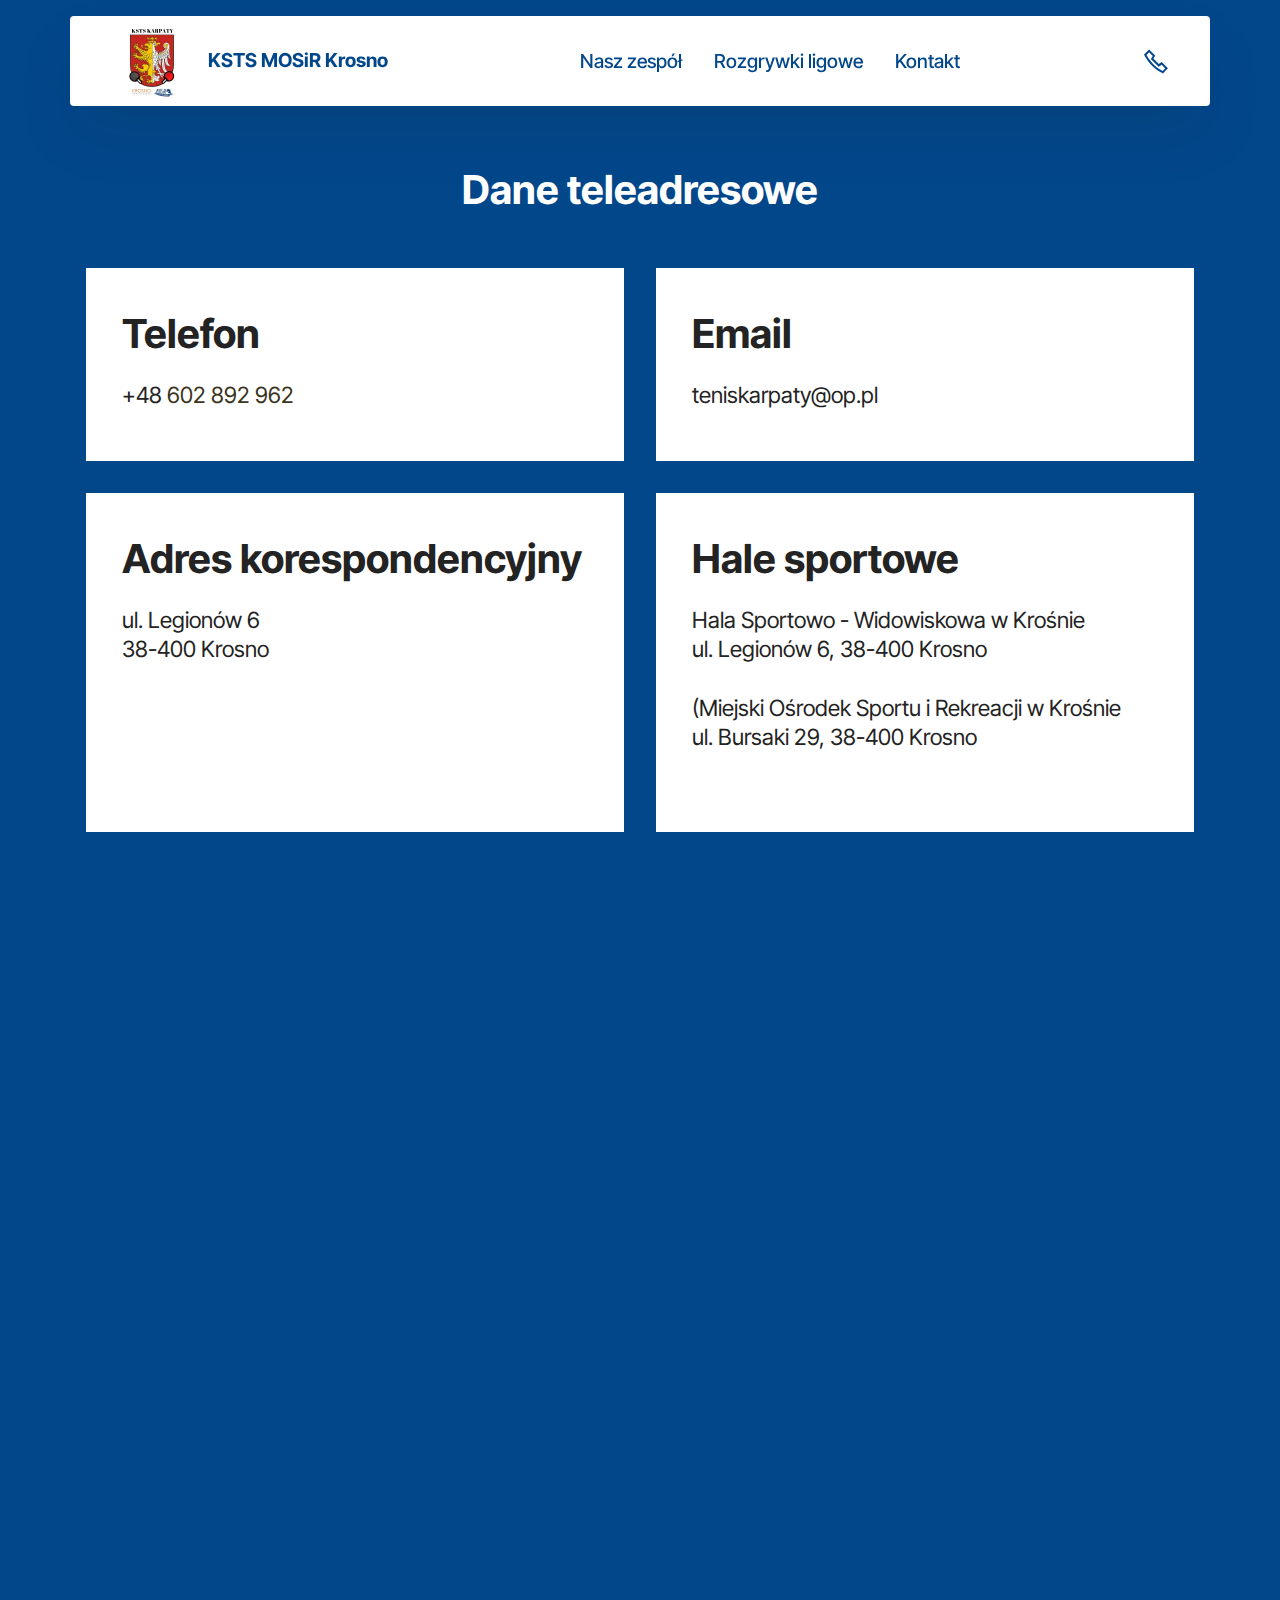
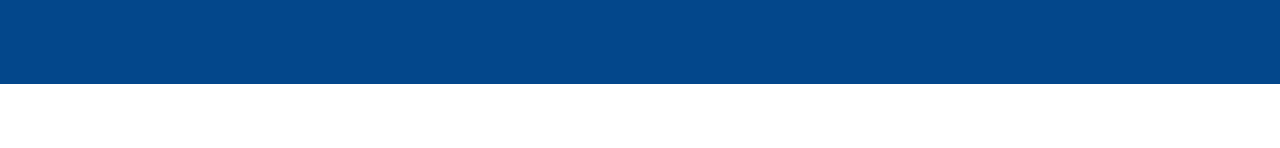
==== page1.html @ 6ec25968 "Add files via upload" ====
<!DOCTYPE html>
<html  >
<head>
  <!-- Site made with Mobirise Website Builder v5.9.4, https://mobirise.com -->
  <meta charset="UTF-8">
  <meta http-equiv="X-UA-Compatible" content="IE=edge">
  <meta name="generator" content="Mobirise v5.9.4, mobirise.com">
  <meta name="viewport" content="width=device-width, initial-scale=1, minimum-scale=1">
  <link rel="shortcut icon" href="assets/images/237482798-258824056076867-7453259701970270422-n-160x160.png" type="image/x-icon">
  <meta name="description" content="">
  
  
  <title>Adres</title>
  <link rel="stylesheet" href="assets/web/assets/mobirise-icons2/mobirise2.css">
  <link rel="stylesheet" href="assets/bootstrap/css/bootstrap.min.css">
  <link rel="stylesheet" href="assets/bootstrap/css/bootstrap-grid.min.css">
  <link rel="stylesheet" href="assets/bootstrap/css/bootstrap-reboot.min.css">
  <link rel="stylesheet" href="assets/animatecss/animate.css">
  <link rel="stylesheet" href="assets/dropdown/css/style.css">
  <link rel="stylesheet" href="assets/socicon/css/styles.css">
  <link rel="stylesheet" href="assets/theme/css/style.css">
  <link rel="preload" href="https://fonts.googleapis.com/css?family=Inter+Tight:100,200,300,400,500,600,700,800,900,100i,200i,300i,400i,500i,600i,700i,800i,900i&display=swap" as="style" onload="this.onload=null;this.rel='stylesheet'">
  <noscript><link rel="stylesheet" href="https://fonts.googleapis.com/css?family=Inter+Tight:100,200,300,400,500,600,700,800,900,100i,200i,300i,400i,500i,600i,700i,800i,900i&display=swap"></noscript>
  <link rel="preload" as="style" href="assets/mobirise/css/mbr-additional.css"><link rel="stylesheet" href="assets/mobirise/css/mbr-additional.css" type="text/css">

  
  
  
</head>
<body>
  
  <section data-bs-version="5.1" class="menu menu2 cid-tOaKYBaTiU" once="menu" id="menu02-n">
	

	<nav class="navbar navbar-dropdown navbar-fixed-top navbar-expand-lg">
		<div class="container">
			<div class="navbar-brand">
				<span class="navbar-logo">
					<a href="index.html#slider03-m">
						<img src="assets/images/237482798-258824056076867-7453259701970270422-n-160x160.webp" alt="" style="height: 5rem;">
					</a>
				</span>
				<span class="navbar-caption-wrap"><a class="navbar-caption text-danger text-primary display-4" href="index.html">KSTS MOSiR Krosno</a></span>
			</div>
			<button class="navbar-toggler" type="button" data-toggle="collapse" data-bs-toggle="collapse" data-target="#navbarSupportedContent" data-bs-target="#navbarSupportedContent" aria-controls="navbarNavAltMarkup" aria-expanded="false" aria-label="Toggle navigation">
				<div class="hamburger">
					<span></span>
					<span></span>
					<span></span>
					<span></span>
				</div>
			</button>
			<div class="collapse navbar-collapse" id="navbarSupportedContent">
				<ul class="navbar-nav nav-dropdown nav-right" data-app-modern-menu="true"><li class="nav-item">
						<a class="nav-link link text-danger display-4" href="page3.html">Nasz zespół</a>
					</li><li class="nav-item"><a class="nav-link link text-danger text-primary display-4" href="http://www.pzts.pl/wydarzenia/seamaster-ittf-world-tour-bulgarian-open/" target="_blank">Rozgrywki ligowe</a></li>
					
					<li class="nav-item">
						<a class="nav-link link text-danger display-4" href="index.html#form02-h">Kontakt</a>
					</li></ul>
				<div class="icons-menu">
					<a class="iconfont-wrapper" href="page1.html#contacts01-p">
						<span class="p-2 mbr-iconfont mobi-mbri-phone mobi-mbri" style="color: rgb(3, 71, 139); fill: rgb(3, 71, 139);"></span>
					</a>
					
					
					
				</div>
				
			</div>
		</div>
	</nav>
</section>

<section data-bs-version="5.1" class="contacts01 cid-tOrUmk4DIk" id="contacts01-p">
    

    
    
    <div class="container">
        <div class="row justify-content-center">
            <div class="col-12 content-head">
                <div class="mbr-section-head mb-5">
                    <h3 class="mbr-section-title mbr-fonts-style align-center mb-0 display-5">
                        <strong>Dane teleadresowe</strong></h3>
                    
                </div>
            </div>
        </div>
        <div class="row">
            <div class="item features-without-image col-12 col-md-6 active">
                <div class="item-wrapper">
                    <div class="text-wrapper">
                        <h6 class="card-title mbr-fonts-style mb-3 display-5">
                            <strong>Telefon</strong></h6>
                        <p class="mbr-text mbr-fonts-style display-7">
                            +48&nbsp;<a href="tel:+12345678910" class="text-success">602 892 962</a>
                        </p>
                    </div>
                </div>
            </div>
            <div class="item features-without-image col-12 col-md-6">
                <div class="item-wrapper">
                    <div class="text-wrapper">
                        <h6 class="card-title mbr-fonts-style mb-3 display-5">
                            <strong>Email</strong>
                        </h6>
                        <p class="mbr-text mbr-fonts-style display-7">teniskarpaty@op.pl</p>
                    </div>
                </div>
            </div>
            <div class="item features-without-image col-12 col-md-6">
                <div class="item-wrapper">
                    <div class="text-wrapper">
                        <h6 class="card-title mbr-fonts-style mb-3 display-5">
                            <strong>Adres korespondencyjny</strong></h6>
                        <p class="mbr-text mbr-fonts-style display-7">
                            ul. Legionów 6<br>38-400 Krosno</p>
                    </div>
                </div>
            </div>
            <div class="item features-without-image col-12 col-md-6">
                <div class="item-wrapper">
                    <div class="text-wrapper">
                        <h6 class="card-title mbr-fonts-style mb-3 display-5">
                            <strong>Hale sportowe</strong></h6>
                        <p class="mbr-text mbr-fonts-style display-7">Hala Sportowo - Widowiskowa w Krośnie<br>ul. Legionów 6, 38-400 Krosno
<br><br>(Miejski Ośrodek Sportu i Rekreacji w Krośnie<br>ul. Bursaki 29, 38-400 Krosno
<br><br></p>
                    </div>
                </div>
            </div>
        </div>
    </div>
</section>

<section data-bs-version="5.1" class="map1 cid-tOs7W3qFDq" id="map01-19">
	
	
	
	<div>
		<div class="row justify-content-center">
			<div class="col-12 content-head">
				<div class="mbr-section-head mb-5">
					<h3 class="mbr-section-title mbr-fonts-style align-center mb-0 display-5">
						<strong>KSTS MOSiR Krosno</strong></h3>
					
				</div>
			</div>
		</div>
		<div class="google-map"><iframe frameborder="0" style="border:0" src="https://www.google.com/maps/embed?pb=!1m18!1m12!1m3!1d2580.820412474234!2d21.762653576088425!3d49.695354641444666!2m3!1f0!2f0!3f0!3m2!1i1024!2i768!4f13.1!3m3!1m2!1s0x473c4f4bb17a9ca9%3A0xb9b581480531c546!2sLegion%C3%B3w%206%2C%2038-400%20Krosno!5e0!3m2!1spl!2spl!4v1693429909219!5m2!1spl!2spl" allowfullscreen=""></iframe></div>
	</div>
</section>

<section data-bs-version="5.1" class="footer3 programm5 cid-tOscUcBbow" once="footers" id="footer03-1b">

        

    

    <div class="container">
        <div class="row">

            

            <div class="col-12">
                <div class="social-row">
                    <div class="soc-item">
                        <a href="http://www.facebook.com/kstskrosno/" target="_blank">
                            <span class="mbr-iconfont display-7 socicon-facebook socicon"></span>
                        </a>
                    </div>
                    
                    
                    
                    
                </div>
            </div>
            
        </div>
    </div>
</section><section class="display-7" style="padding: 0;align-items: center;justify-content: center;flex-wrap: wrap;    align-content: center;display: flex;position: relative;height: 4rem;"><a href="https://mobiri.se/3072386" style="flex: 1 1;height: 4rem;position: absolute;width: 100%;z-index: 1;"><img alt="" style="height: 4rem;" src="[data-uri]"></a><p style="margin: 0;text-align: center;" class="display-7">&#8204;</p><a style="z-index:1" href="https://mobirise.com/offline-website-builder.html">Offline Website Builder</a></section><script src="assets/bootstrap/js/bootstrap.bundle.min.js"></script>  <script src="assets/smoothscroll/smooth-scroll.js"></script>  <script src="assets/ytplayer/index.js"></script>  <script src="assets/dropdown/js/navbar-dropdown.js"></script>  <script src="assets/theme/js/script.js"></script>  
  
  
 <div id="scrollToTop" class="scrollToTop mbr-arrow-up"><a style="text-align: center;"><i class="mbr-arrow-up-icon mbr-arrow-up-icon-cm cm-icon cm-icon-smallarrow-up"></i></a></div>
    <input name="animation" type="hidden">
  </body>
</html>
---- assets/web/assets/mobirise-icons2/mobirise2.css ----
@font-face {
  font-family: 'Moririse2';
  font-display: swap;
  src:  url('mobirise2.eot?f2bix4');
  src:  url('mobirise2.eot?f2bix4#iefix') format('embedded-opentype'),
    url('mobirise2.ttf?f2bix4') format('truetype'),
    url('mobirise2.woff?f2bix4') format('woff'),
    url('mobirise2.svg?f2bix4#mobirise2') format('svg');
  font-weight: normal;
  font-style: normal;
}

[class^="mobi-"], [class*=" mobi-"] {
  /* use !important to prevent issues with browser extensions that change fonts */
  font-family: 'Moririse2' !important;
  speak: none;
  font-style: normal;
  font-weight: normal;
  font-variant: normal;
  text-transform: none;
  line-height: 1;

  /* Better Font Rendering =========== */
  -webkit-font-smoothing: antialiased;
  -moz-osx-font-smoothing: grayscale;
}

.mobi-mbri-add-submenu:before {
  content: "\e900";
}
.mobi-mbri-alert:before {
  content: "\e901";
}
.mobi-mbri-align-center:before {
  content: "\e902";
}
.mobi-mbri-align-justify:before {
  content: "\e903";
}
.mobi-mbri-align-left:before {
  content: "\e904";
}
.mobi-mbri-align-right:before {
  content: "\e905";
}
.mobi-mbri-android:before {
  content: "\e906";
}
.mobi-mbri-apple:before {
  content: "\e907";
}
.mobi-mbri-arrow-down:before {
  content: "\e908";
}
.mobi-mbri-arrow-next:before {
  content: "\e909";
}
.mobi-mbri-arrow-prev:before {
  content: "\e90a";
}
.mobi-mbri-arrow-up:before {
  content: "\e90b";
}
.mobi-mbri-bold:before {
  content: "\e90c";
}
.mobi-mbri-bookmark:before {
  content: "\e90d";
}
.mobi-mbri-bootstrap:before {
  content: "\e90e";
}
.mobi-mbri-briefcase:before {
  content: "\e90f";
}
.mobi-mbri-browse:before {
  content: "\e910";
}
.mobi-mbri-bulleted-list:before {
  content: "\e911";
}
.mobi-mbri-calendar:before {
  content: "\e912";
}
.mobi-mbri-camera:before {
  content: "\e913";
}
.mobi-mbri-cart-add:before {
  content: "\e914";
}
.mobi-mbri-cart-full:before {
  content: "\e915";
}
.mobi-mbri-cash:before {
  content: "\e916";
}
.mobi-mbri-change-style:before {
  content: "\e917";
}
.mobi-mbri-chat:before {
  content: "\e918";
}
.mobi-mbri-clock:before {
  content: "\e919";
}
.mobi-mbri-close:before {
  content: "\e91a";
}
.mobi-mbri-cloud:before {
  content: "\e91b";
}
.mobi-mbri-code:before {
  content: "\e91c";
}
.mobi-mbri-contact-form:before {
  content: "\e91d";
}
.mobi-mbri-credit-card:before {
  content: "\e91e";
}
.mobi-mbri-cursor-click:before {
  content: "\e91f";
}
.mobi-mbri-cust-feedback:before {
  content: "\e920";
}
.mobi-mbri-database:before {
  content: "\e921";
}
.mobi-mbri-delivery:before {
  content: "\e922";
}
.mobi-mbri-desktop:before {
  content: "\e923";
}
.mobi-mbri-devices:before {
  content: "\e924";
}
.mobi-mbri-down:before {
  content: "\e925";
}
.mobi-mbri-download-2:before {
  content: "\e926";
}
.mobi-mbri-download:before {
  content: "\e927";
}
.mobi-mbri-drag-n-drop-2:before {
  content: "\e928";
}
.mobi-mbri-drag-n-drop:before {
  content: "\e929";
}
.mobi-mbri-edit-2:before {
  content: "\e92a";
}
.mobi-mbri-edit:before {
  content: "\e92b";
}
.mobi-mbri-error:before {
  content: "\e92c";
}
.mobi-mbri-extension:before {
  content: "\e92d";
}
.mobi-mbri-features:before {
  content: "\e92e";
}
.mobi-mbri-file:before {
  content: "\e92f";
}
.mobi-mbri-flag:before {
  content: "\e930";
}
.mobi-mbri-folder:before {
  content: "\e931";
}
.mobi-mbri-gift:before {
  content: "\e932";
}
.mobi-mbri-github:before {
  content: "\e933";
}
.mobi-mbri-globe-2:before {
  content: "\e934";
}
.mobi-mbri-globe:before {
  content: "\e935";
}
.mobi-mbri-growing-chart:before {
  content: "\e936";
}
.mobi-mbri-hearth:before {
  content: "\e937";
}
.mobi-mbri-help:before {
  content: "\e938";
}
.mobi-mbri-home:before {
  content: "\e939";
}
.mobi-mbri-hot-cup:before {
  content: "\e93a";
}
.mobi-mbri-idea:before {
  content: "\e93b";
}
.mobi-mbri-image-gallery:before {
  content: "\e93c";
}
.mobi-mbri-image-slider:before {
  content: "\e93d";
}
.mobi-mbri-info:before {
  content: "\e93e";
}
.mobi-mbri-italic:before {
  content: "\e93f";
}
.mobi-mbri-key:before {
  content: "\e940";
}
.mobi-mbri-laptop:before {
  content: "\e941";
}
.mobi-mbri-layers:before {
  content: "\e942";
}
.mobi-mbri-left-right:before {
  content: "\e943";
}
.mobi-mbri-left:before {
  content: "\e944";
}
.mobi-mbri-letter:before {
  content: "\e945";
}
.mobi-mbri-like:before {
  content: "\e946";
}
.mobi-mbri-link:before {
  content: "\e947";
}
.mobi-mbri-lock:before {
  content: "\e948";
}
.mobi-mbri-login:before {
  content: "\e949";
}
.mobi-mbri-logout:before {
  content: "\e94a";
}
.mobi-mbri-magic-stick:before {
  content: "\e94b";
}
.mobi-mbri-map-pin:before {
  content: "\e94c";
}
.mobi-mbri-menu:before {
  content: "\e94d";
}
.mobi-mbri-mobile-2:before {
  content: "\e94e";
}
.mobi-mbri-mobile-horizontal:before {
  content: "\e94f";
}
.mobi-mbri-mobile:before {
  content: "\e950";
}
.mobi-mbri-mobirise:before {
  content: "\e951";
}
.mobi-mbri-more-horizontal:before {
  content: "\e952";
}
.mobi-mbri-more-vertical:before {
  content: "\e953";
}
.mobi-mbri-music:before {
  content: "\e954";
}
.mobi-mbri-new-file:before {
  content: "\e955";
}
.mobi-mbri-numbered-list:before {
  content: "\e956";
}
.mobi-mbri-opened-folder:before {
  content: "\e957";
}
.mobi-mbri-pages:before {
  content: "\e958";
}
.mobi-mbri-paper-plane:before {
  content: "\e959";
}
.mobi-mbri-paperclip:before {
  content: "\e95a";
}
.mobi-mbri-phone:before {
  content: "\e95b";
}
.mobi-mbri-photo:before {
  content: "\e95c";
}
.mobi-mbri-photos:before {
  content: "\e95d";
}
.mobi-mbri-pin:before {
  content: "\e95e";
}
.mobi-mbri-play:before {
  content: "\e95f";
}
.mobi-mbri-plus:before {
  content: "\e960";
}
.mobi-mbri-preview:before {
  content: "\e961";
}
.mobi-mbri-print:before {
  content: "\e962";
}
.mobi-mbri-protect:before {
  content: "\e963";
}
.mobi-mbri-question:before {
  content: "\e964";
}
.mobi-mbri-quote-left:before {
  content: "\e965";
}
.mobi-mbri-quote-right:before {
  content: "\e966";
}
.mobi-mbri-redo:before {
  content: "\e967";
}
.mobi-mbri-refresh:before {
  content: "\e968";
}
.mobi-mbri-responsive-2:before {
  content: "\e969";
}
.mobi-mbri-responsive:before {
  content: "\e96a";
}
.mobi-mbri-right:before {
  content: "\e96b";
}
.mobi-mbri-rocket:before {
  content: "\e96c";
}
.mobi-mbri-sad-face:before {
  content: "\e96d";
}
.mobi-mbri-sale:before {
  content: "\e96e";
}
.mobi-mbri-save:before {
  content: "\e96f";
}
.mobi-mbri-search:before {
  content: "\e970";
}
.mobi-mbri-setting-2:before {
  content: "\e971";
}
.mobi-mbri-setting-3:before {
  content: "\e972";
}
.mobi-mbri-setting:before {
  content: "\e973";
}
.mobi-mbri-share:before {
  content: "\e974";
}
.mobi-mbri-shopping-bag:before {
  content: "\e975";
}
.mobi-mbri-shopping-basket:before {
  content: "\e976";
}
.mobi-mbri-shopping-cart:before {
  content: "\e977";
}
.mobi-mbri-sites:before {
  content: "\e978";
}
.mobi-mbri-smile-face:before {
  content: "\e979";
}
.mobi-mbri-speed:before {
  content: "\e97a";
}
.mobi-mbri-star:before {
  content: "\e97b";
}
.mobi-mbri-success:before {
  content: "\e97c";
}
.mobi-mbri-sun:before {
  content: "\e97d";
}
.mobi-mbri-sun2:before {
  content: "\e97e";
}
.mobi-mbri-tablet-vertical:before {
  content: "\e97f";
}
.mobi-mbri-tablet:before {
  content: "\e980";
}
.mobi-mbri-target:before {
  content: "\e981";
}
.mobi-mbri-timer:before {
  content: "\e982";
}
.mobi-mbri-to-ftp:before {
  content: "\e983";
}
.mobi-mbri-to-local-drive:before {
  content: "\e984";
}
.mobi-mbri-touch-swipe:before {
  content: "\e985";
}
.mobi-mbri-touch:before {
  content: "\e986";
}
.mobi-mbri-trash:before {
  content: "\e987";
}
.mobi-mbri-underline:before {
  content: "\e988";
}
.mobi-mbri-undo:before {
  content: "\e989";
}
.mobi-mbri-unlink:before {
  content: "\e98a";
}
.mobi-mbri-unlock:before {
  content: "\e98b";
}
.mobi-mbri-up-down:before {
  content: "\e98c";
}
.mobi-mbri-up:before {
  content: "\e98d";
}
.mobi-mbri-update:before {
  content: "\e98e";
}
.mobi-mbri-upload-2:before {
  content: "\e98f";
}
.mobi-mbri-upload:before {
  content: "\e990";
}
.mobi-mbri-user-2:before {
  content: "\e991";
}
.mobi-mbri-user:before {
  content: "\e992";
}
.mobi-mbri-users:before {
  content: "\e993";
}
.mobi-mbri-video-play:before {
  content: "\e994";
}
.mobi-mbri-video:before {
  content: "\e995";
}
.mobi-mbri-watch:before {
  content: "\e996";
}
.mobi-mbri-website-theme-2:before {
  content: "\e997";
}
.mobi-mbri-website-theme:before {
  content: "\e998";
}
.mobi-mbri-wifi:before {
  content: "\e999";
}
.mobi-mbri-windows:before {
  content: "\e99a";
}
.mobi-mbri-zoom-in:before {
  content: "\e99b";
}
.mobi-mbri-zoom-out:before {
  content: "\e99c";
}
---- assets/dropdown/css/style.css ----
.navbar-dropdown {
  left: 0;
  padding: 0;
  position: absolute;
  right: 0;
  top: 0;
  transition: all 0.45s ease;
  z-index: 1030;
  background: #282828; }
  .navbar-dropdown .navbar-logo {
    margin-right: 0.8rem;
    transition: margin 0.3s ease-in-out;
    vertical-align: middle; }
    .navbar-dropdown .navbar-logo img {
      height: 3.125rem;
      transition: all 0.3s ease-in-out; }
    .navbar-dropdown .navbar-logo.mbr-iconfont {
      font-size: 3.125rem;
      line-height: 3.125rem; }
  .navbar-dropdown .navbar-caption {
    font-weight: 700;
    white-space: normal;
    vertical-align: -4px;
    line-height: 3.125rem !important; }
    .navbar-dropdown .navbar-caption, .navbar-dropdown .navbar-caption:hover {
      color: inherit;
      text-decoration: none; }
  .navbar-dropdown .mbr-iconfont + .navbar-caption {
    vertical-align: -1px; }
  .navbar-dropdown.navbar-fixed-top {
    position: fixed; }
  .navbar-dropdown .navbar-brand span {
    vertical-align: -4px; }
  .navbar-dropdown.bg-color.transparent {
    background: none; }
  .navbar-dropdown.navbar-short .navbar-brand {
    padding: 0.625rem 0; }
    .navbar-dropdown.navbar-short .navbar-brand span {
      vertical-align: -1px; }
  .navbar-dropdown.navbar-short .navbar-caption {
    line-height: 2.375rem !important;
    vertical-align: -2px; }
  .navbar-dropdown.navbar-short .navbar-logo {
    margin-right: 0.5rem; }
    .navbar-dropdown.navbar-short .navbar-logo img {
      height: 2.375rem; }
    .navbar-dropdown.navbar-short .navbar-logo.mbr-iconfont {
      font-size: 2.375rem;
      line-height: 2.375rem; }
  .navbar-dropdown.navbar-short .mbr-table-cell {
    height: 3.625rem; }
  .navbar-dropdown .navbar-close {
    left: 0.6875rem;
    position: fixed;
    top: 0.75rem;
    z-index: 1000; }
  .navbar-dropdown .hamburger-icon {
    content: "";
    display: inline-block;
    vertical-align: middle;
    width: 16px;
    -webkit-box-shadow: 0 -6px 0 1px #282828,0 0 0 1px #282828,0 6px 0 1px #282828;
    -moz-box-shadow: 0 -6px 0 1px #282828,0 0 0 1px #282828,0 6px 0 1px #282828;
    box-shadow: 0 -6px 0 1px #282828,0 0 0 1px #282828,0 6px 0 1px #282828; }

.dropdown-menu .dropdown-toggle[data-toggle="dropdown-submenu"]::after {
  border-bottom: 0.35em solid transparent;
  border-left: 0.35em solid;
  border-right: 0;
  border-top: 0.35em solid transparent;
  margin-left: 0.3rem; }

.dropdown-menu .dropdown-item:focus {
  outline: 0; }

.nav-dropdown {
  font-size: 0.75rem;
  font-weight: 500;
  height: auto !important; }
  .nav-dropdown .nav-btn {
    padding-left: 1rem; }
  .nav-dropdown .link {
    margin: .667em 1.667em;
    font-weight: 500;
    padding: 0;
    transition: color .2s ease-in-out; }
    .nav-dropdown .link.dropdown-toggle {
      margin-right: 2.583em; }
      .nav-dropdown .link.dropdown-toggle::after {
        margin-left: .25rem;
        border-top: 0.35em solid;
        border-right: 0.35em solid transparent;
        border-left: 0.35em solid transparent;
        border-bottom: 0; }
      .nav-dropdown .link.dropdown-toggle[aria-expanded="true"] {
        margin: 0;
        padding: 0.667em 3.263em  0.667em 1.667em; }
  .nav-dropdown .link::after,
  .nav-dropdown .dropdown-item::after {
    color: inherit; }
  .nav-dropdown .btn {
    font-size: 0.75rem;
    font-weight: 700;
    letter-spacing: 0;
    margin-bottom: 0;
    padding-left: 1.25rem;
    padding-right: 1.25rem; }
  .nav-dropdown .dropdown-menu {
    border-radius: 0;
    border: 0;
    left: 0;
    margin: 0;
    padding-bottom: 1.25rem;
    padding-top: 1.25rem;
    position: relative; }
  .nav-dropdown .dropdown-submenu {
    margin-left: 0.125rem;
    top: 0; }
  .nav-dropdown .dropdown-item {
    font-weight: 500;
    line-height: 2;
    padding: 0.3846em 4.615em 0.3846em 1.5385em;
    position: relative;
    transition: color .2s ease-in-out, background-color .2s ease-in-out; }
    .nav-dropdown .dropdown-item::after {
      margin-top: -0.3077em;
      position: absolute;
      right: 1.1538em;
      top: 50%; }
    .nav-dropdown .dropdown-item:focus, .nav-dropdown .dropdown-item:hover {
      background: none; }

@media (max-width: 767px) {
  .nav-dropdown.navbar-toggleable-sm {
    bottom: 0;
    display: none;
    left: 0;
    overflow-x: hidden;
    position: fixed;
    top: 0;
    transform: translateX(-100%);
    -ms-transform: translateX(-100%);
    -webkit-transform: translateX(-100%);
    width: 18.75rem;
    z-index: 999; } }
.nav-dropdown.navbar-toggleable-xl {
  bottom: 0;
  display: none;
  left: 0;
  overflow-x: hidden;
  position: fixed;
  top: 0;
  transform: translateX(-100%);
  -ms-transform: translateX(-100%);
  -webkit-transform: translateX(-100%);
  width: 18.75rem;
  z-index: 999; }

.nav-dropdown-sm {
  display: block !important;
  overflow-x: hidden;
  overflow: auto;
  padding-top: 3.875rem; }
  .nav-dropdown-sm::after {
    content: "";
    display: block;
    height: 3rem;
    width: 100%; }
  .nav-dropdown-sm.collapse.in ~ .navbar-close {
    display: block !important; }
  .nav-dropdown-sm.collapsing, .nav-dropdown-sm.collapse.in {
    transform: translateX(0);
    -ms-transform: translateX(0);
    -webkit-transform: translateX(0);
    transition: all 0.25s ease-out;
    -webkit-transition: all 0.25s ease-out;
    background: #282828; }
  .nav-dropdown-sm.collapsing[aria-expanded="false"] {
    transform: translateX(-100%);
    -ms-transform: translateX(-100%);
    -webkit-transform: translateX(-100%); }
  .nav-dropdown-sm .nav-item {
    display: block;
    margin-left: 0 !important;
    padding-left: 0; }
  .nav-dropdown-sm .link,
  .nav-dropdown-sm .dropdown-item {
    border-top: 1px dotted rgba(255, 255, 255, 0.1);
    font-size: 0.8125rem;
    line-height: 1.6;
    margin: 0 !important;
    padding: 0.875rem 2.4rem 0.875rem 1.5625rem !important;
    position: relative;
    white-space: normal; }
    .nav-dropdown-sm .link:focus, .nav-dropdown-sm .link:hover,
    .nav-dropdown-sm .dropdown-item:focus,
    .nav-dropdown-sm .dropdown-item:hover {
      background: rgba(0, 0, 0, 0.2) !important;
      color: #c0a375; }
  .nav-dropdown-sm .nav-btn {
    position: relative;
    padding: 1.5625rem 1.5625rem 0 1.5625rem; }
    .nav-dropdown-sm .nav-btn::before {
      border-top: 1px dotted rgba(255, 255, 255, 0.1);
      content: "";
      left: 0;
      position: absolute;
      top: 0;
      width: 100%; }
    .nav-dropdown-sm .nav-btn + .nav-btn {
      padding-top: 0.625rem; }
      .nav-dropdown-sm .nav-btn + .nav-btn::before {
        display: none; }
  .nav-dropdown-sm .btn {
    padding: 0.625rem 0; }
  .nav-dropdown-sm .dropdown-toggle[data-toggle="dropdown-submenu"]::after {
    margin-left: .25rem;
    border-top: 0.35em solid;
    border-right: 0.35em solid transparent;
    border-left: 0.35em solid transparent;
    border-bottom: 0; }
  .nav-dropdown-sm .dropdown-toggle[data-toggle="dropdown-submenu"][aria-expanded="true"]::after {
    border-top: 0;
    border-right: 0.35em solid transparent;
    border-left: 0.35em solid transparent;
    border-bottom: 0.35em solid; }
  .nav-dropdown-sm .dropdown-menu {
    margin: 0;
    padding: 0;
    position: relative;
    top: 0;
    left: 0;
    width: 100%;
    border: 0;
    float: none;
    border-radius: 0;
    background: none; }
  .nav-dropdown-sm .dropdown-submenu {
    left: 100%;
    margin-left: 0.125rem;
    margin-top: -1.25rem;
    top: 0; }

.navbar-toggleable-sm .nav-dropdown .dropdown-menu {
  position: absolute; }

.navbar-toggleable-sm .nav-dropdown .dropdown-submenu {
  left: 100%;
  margin-left: 0.125rem;
  margin-top: -1.25rem;
  top: 0; }

.navbar-toggleable-sm.opened .nav-dropdown .dropdown-menu {
  position: relative; }

.navbar-toggleable-sm.opened .nav-dropdown .dropdown-submenu {
  left: 0;
  margin-left: 00rem;
  margin-top: 0rem;
  top: 0; }

.is-builder .nav-dropdown.collapsing {
  transition: none !important; }
---- assets/socicon/css/styles.css ----
@charset "UTF-8";

@font-face {
  font-family: 'Socicon';
  src:  url('../fonts/socicon.eot');
  src:  url('../fonts/socicon.eot?#iefix') format('embedded-opentype'),
    url('../fonts/socicon.woff2') format('woff2'),
    url('../fonts/socicon.ttf') format('truetype'),
    url('../fonts/socicon.woff') format('woff'),
    url('../fonts/socicon.svg#socicon') format('svg');
  font-weight: normal;
  font-style: normal;
  font-display: swap;
}

[data-icon]:before {
  font-family: "socicon" !important;
  content: attr(data-icon);
  font-style: normal !important;
  font-weight: normal !important;
  font-variant: normal !important;
  text-transform: none !important;
  speak: none;
  line-height: 1;
  -webkit-font-smoothing: antialiased;
  -moz-osx-font-smoothing: grayscale;
}

[class^="socicon-"], [class*=" socicon-"] {
  /* use !important to prevent issues with browser extensions that change fonts */
  font-family: 'Socicon' !important;
  speak: none;
  font-style: normal;
  font-weight: normal;
  font-variant: normal;
  text-transform: none;
  line-height: 1;

  /* Better Font Rendering =========== */
  -webkit-font-smoothing: antialiased;
  -moz-osx-font-smoothing: grayscale;
}

.socicon-eitaa:before {
  content: "\e97c";
}
.socicon-soroush:before {
  content: "\e97d";
}
.socicon-bale:before {
  content: "\e97e";
}
.socicon-zazzle:before {
  content: "\e97b";
}
.socicon-society6:before {
  content: "\e97a";
}
.socicon-redbubble:before {
  content: "\e979";
}
.socicon-avvo:before {
  content: "\e978";
}
.socicon-stitcher:before {
  content: "\e977";
}
.socicon-googlehangouts:before {
  content: "\e974";
}
.socicon-dlive:before {
  content: "\e975";
}
.socicon-vsco:before {
  content: "\e976";
}
.socicon-flipboard:before {
  content: "\e973";
}
.socicon-ubuntu:before {
  content: "\e958";
}
.socicon-artstation:before {
  content: "\e959";
}
.socicon-invision:before {
  content: "\e95a";
}
.socicon-torial:before {
  content: "\e95b";
}
.socicon-collectorz:before {
  content: "\e95c";
}
.socicon-seenthis:before {
  content: "\e95d";
}
.socicon-googleplaymusic:before {
  content: "\e95e";
}
.socicon-debian:before {
  content: "\e95f";
}
.socicon-filmfreeway:before {
  content: "\e960";
}
.socicon-gnome:before {
  content: "\e961";
}
.socicon-itchio:before {
  content: "\e962";
}
.socicon-jamendo:before {
  content: "\e963";
}
.socicon-mix:before {
  content: "\e964";
}
.socicon-sharepoint:before {
  content: "\e965";
}
.socicon-tinder:before {
  content: "\e966";
}
.socicon-windguru:before {
  content: "\e967";
}
.socicon-cdbaby:before {
  content: "\e968";
}
.socicon-elementaryos:before {
  content: "\e969";
}
.socicon-stage32:before {
  content: "\e96a";
}
.socicon-tiktok:before {
  content: "\e96b";
}
.socicon-gitter:before {
  content: "\e96c";
}
.socicon-letterboxd:before {
  content: "\e96d";
}
.socicon-threema:before {
  content: "\e96e";
}
.socicon-splice:before {
  content: "\e96f";
}
.socicon-metapop:before {
  content: "\e970";
}
.socicon-naver:before {
  content: "\e971";
}
.socicon-remote:before {
  content: "\e972";
}
.socicon-internet:before {
  content: "\e957";
}
.socicon-moddb:before {
  content: "\e94b";
}
.socicon-indiedb:before {
  content: "\e94c";
}
.socicon-traxsource:before {
  content: "\e94d";
}
.socicon-gamefor:before {
  content: "\e94e";
}
.socicon-pixiv:before {
  content: "\e94f";
}
.socicon-myanimelist:before {
  content: "\e950";
}
.socicon-blackberry:before {
  content: "\e951";
}
.socicon-wickr:before {
  content: "\e952";
}
.socicon-spip:before {
  content: "\e953";
}
.socicon-napster:before {
  content: "\e954";
}
.socicon-beatport:before {
  content: "\e955";
}
.socicon-hackerone:before {
  content: "\e956";
}
.socicon-hackernews:before {
  content: "\e946";
}
.socicon-smashwords:before {
  content: "\e947";
}
.socicon-kobo:before {
  content: "\e948";
}
.socicon-bookbub:before {
  content: "\e949";
}
.socicon-mailru:before {
  content: "\e94a";
}
.socicon-gitlab:before {
  content: "\e945";
}
.socicon-instructables:before {
  content: "\e944";
}
.socicon-portfolio:before {
  content: "\e943";
}
.socicon-codered:before {
  content: "\e940";
}
.socicon-origin:before {
  content: "\e941";
}
.socicon-nextdoor:before {
  content: "\e942";
}
.socicon-udemy:before {
  content: "\e93f";
}
.socicon-livemaster:before {
  content: "\e93e";
}
.socicon-crunchbase:before {
  content: "\e93b";
}
.socicon-homefy:before {
  content: "\e93c";
}
.socicon-calendly:before {
  content: "\e93d";
}
.socicon-realtor:before {
  content: "\e90f";
}
.socicon-tidal:before {
  content: "\e910";
}
.socicon-qobuz:before {
  content: "\e911";
}
.socicon-natgeo:before {
  content: "\e912";
}
.socicon-mastodon:before {
  content: "\e913";
}
.socicon-unsplash:before {
  content: "\e914";
}
.socicon-homeadvisor:before {
  content: "\e915";
}
.socicon-angieslist:before {
  content: "\e916";
}
.socicon-codepen:before {
  content: "\e917";
}
.socicon-slack:before {
  content: "\e918";
}
.socicon-openaigym:before {
  content: "\e919";
}
.socicon-logmein:before {
  content: "\e91a";
}
.socicon-fiverr:before {
  content: "\e91b";
}
.socicon-gotomeeting:before {
  content: "\e91c";
}
.socicon-aliexpress:before {
  content: "\e91d";
}
.socicon-guru:before {
  content: "\e91e";
}
.socicon-appstore:before {
  content: "\e91f";
}
.socicon-homes:before {
  content: "\e920";
}
.socicon-zoom:before {
  content: "\e921";
}
.socicon-alibaba:before {
  content: "\e922";
}
.socicon-craigslist:before {
  content: "\e923";
}
.socicon-wix:before {
  content: "\e924";
}
.socicon-redfin:before {
  content: "\e925";
}
.socicon-googlecalendar:before {
  content: "\e926";
}
.socicon-shopify:before {
  content: "\e927";
}
.socicon-freelancer:before {
  content: "\e928";
}
.socicon-seedrs:before {
  content: "\e929";
}
.socicon-bing:before {
  content: "\e92a";
}
.socicon-doodle:before {
  content: "\e92b";
}
.socicon-bonanza:before {
  content: "\e92c";
}
.socicon-squarespace:before {
  content: "\e92d";
}
.socicon-toptal:before {
  content: "\e92e";
}
.socicon-gust:before {
  content: "\e92f";
}
.socicon-ask:before {
  content: "\e930";
}
.socicon-trulia:before {
  content: "\e931";
}
.socicon-loomly:before {
  content: "\e932";
}
.socicon-ghost:before {
  content: "\e933";
}
.socicon-upwork:before {
  content: "\e934";
}
.socicon-fundable:before {
  content: "\e935";
}
.socicon-booking:before {
  content: "\e936";
}
.socicon-googlemaps:before {
  content: "\e937";
}
.socicon-zillow:before {
  content: "\e938";
}
.socicon-niconico:before {
  content: "\e939";
}
.socicon-toneden:before {
  content: "\e93a";
}
.socicon-augment:before {
  content: "\e908";
}
.socicon-bitbucket:before {
  content: "\e909";
}
.socicon-fyuse:before {
  content: "\e90a";
}
.socicon-yt-gaming:before {
  content: "\e90b";
}
.socicon-sketchfab:before {
  content: "\e90c";
}
.socicon-mobcrush:before {
  content: "\e90d";
}
.socicon-microsoft:before {
  content: "\e90e";
}
.socicon-pandora:before {
  content: "\e907";
}
.socicon-messenger:before {
  content: "\e906";
}
.socicon-gamewisp:before {
  content: "\e905";
}
.socicon-bloglovin:before {
  content: "\e904";
}
.socicon-tunein:before {
  content: "\e903";
}
.socicon-gamejolt:before {
  content: "\e901";
}
.socicon-trello:before {
  content: "\e902";
}
.socicon-spreadshirt:before {
  content: "\e900";
}
.socicon-500px:before {
  content: "\e000";
}
.socicon-8tracks:before {
  content: "\e001";
}
.socicon-airbnb:before {
  content: "\e002";
}
.socicon-alliance:before {
  content: "\e003";
}
.socicon-amazon:before {
  content: "\e004";
}
.socicon-amplement:before {
  content: "\e005";
}
.socicon-android:before {
  content: "\e006";
}
.socicon-angellist:before {
  content: "\e007";
}
.socicon-apple:before {
  content: "\e008";
}
.socicon-appnet:before {
  content: "\e009";
}
.socicon-baidu:before {
  content: "\e00a";
}
.socicon-bandcamp:before {
  content: "\e00b";
}
.socicon-battlenet:before {
  content: "\e00c";
}
.socicon-mixer:before {
  content: "\e00d";
}
.socicon-bebee:before {
  content: "\e00e";
}
.socicon-bebo:before {
  content: "\e00f";
}
.socicon-behance:before {
  content: "\e010";
}
.socicon-blizzard:before {
  content: "\e011";
}
.socicon-blogger:before {
  content: "\e012";
}
.socicon-buffer:before {
  content: "\e013";
}
.socicon-chrome:before {
  content: "\e014";
}
.socicon-coderwall:before {
  content: "\e015";
}
.socicon-curse:before {
  content: "\e016";
}
.socicon-dailymotion:before {
  content: "\e017";
}
.socicon-deezer:before {
  content: "\e018";
}
.socicon-delicious:before {
  content: "\e019";
}
.socicon-deviantart:before {
  content: "\e01a";
}
.socicon-diablo:before {
  content: "\e01b";
}
.socicon-digg:before {
  content: "\e01c";
}
.socicon-discord:before {
  content: "\e01d";
}
.socicon-disqus:before {
  content: "\e01e";
}
.socicon-douban:before {
  content: "\e01f";
}
.socicon-draugiem:before {
  content: "\e020";
}
.socicon-dribbble:before {
  content: "\e021";
}
.socicon-drupal:before {
  content: "\e022";
}
.socicon-ebay:before {
  content: "\e023";
}
.socicon-ello:before {
  content: "\e024";
}
.socicon-endomodo:before {
  content: "\e025";
}
.socicon-envato:before {
  content: "\e026";
}
.socicon-etsy:before {
  content: "\e027";
}
.socicon-facebook:before {
  content: "\e028";
}
.socicon-feedburner:before {
  content: "\e029";
}
.socicon-filmweb:before {
  content: "\e02a";
}
.socicon-firefox:before {
  content: "\e02b";
}
.socicon-flattr:before {
  content: "\e02c";
}
.socicon-flickr:before {
  content: "\e02d";
}
.socicon-formulr:before {
  content: "\e02e";
}
.socicon-forrst:before {
  content: "\e02f";
}
.socicon-foursquare:before {
  content: "\e030";
}
.socicon-friendfeed:before {
  content: "\e031";
}
.socicon-github:before {
  content: "\e032";
}
.socicon-goodreads:before {
  content: "\e033";
}
.socicon-google:before {
  content: "\e034";
}
.socicon-googlescholar:before {
  content: "\e035";
}
.socicon-googlegroups:before {
  content: "\e036";
}
.socicon-googlephotos:before {
  content: "\e037";
}
.socicon-googleplus:before {
  content: "\e038";
}
.socicon-grooveshark:before {
  content: "\e039";
}
.socicon-hackerrank:before {
  content: "\e03a";
}
.socicon-hearthstone:before {
  content: "\e03b";
}
.socicon-hellocoton:before {
  content: "\e03c";
}
.socicon-heroes:before {
  content: "\e03d";
}
.socicon-smashcast:before {
  content: "\e03e";
}
.socicon-horde:before {
  content: "\e03f";
}
.socicon-houzz:before {
  content: "\e040";
}
.socicon-icq:before {
  content: "\e041";
}
.socicon-identica:before {
  content: "\e042";
}
.socicon-imdb:before {
  content: "\e043";
}
.socicon-instagram:before {
  content: "\e044";
}
.socicon-issuu:before {
  content: "\e045";
}
.socicon-istock:before {
  content: "\e046";
}
.socicon-itunes:before {
  content: "\e047";
}
.socicon-keybase:before {
  content: "\e048";
}
.socicon-lanyrd:before {
  content: "\e049";
}
.socicon-lastfm:before {
  content: "\e04a";
}
.socicon-line:before {
  content: "\e04b";
}
.socicon-linkedin:before {
  content: "\e04c";
}
.socicon-livejournal:before {
  content: "\e04d";
}
.socicon-lyft:before {
  content: "\e04e";
}
.socicon-macos:before {
  content: "\e04f";
}
.socicon-mail:before {
  content: "\e050";
}
.socicon-medium:before {
  content: "\e051";
}
.socicon-meetup:before {
  content: "\e052";
}
.socicon-mixcloud:before {
  content: "\e053";
}
.socicon-modelmayhem:before {
  content: "\e054";
}
.socicon-mumble:before {
  content: "\e055";
}
.socicon-myspace:before {
  content: "\e056";
}
.socicon-newsvine:before {
  content: "\e057";
}
.socicon-nintendo:before {
  content: "\e058";
}
.socicon-npm:before {
  content: "\e059";
}
.socicon-odnoklassniki:before {
  content: "\e05a";
}
.socicon-openid:before {
  content: "\e05b";
}
.socicon-opera:before {
  content: "\e05c";
}
.socicon-outlook:before {
  content: "\e05d";
}
.socicon-overwatch:before {
  content: "\e05e";
}
.socicon-patreon:before {
  content: "\e05f";
}
.socicon-paypal:before {
  content: "\e060";
}
.socicon-periscope:before {
  content: "\e061";
}
.socicon-persona:before {
  content: "\e062";
}
.socicon-pinterest:before {
  content: "\e063";
}
.socicon-play:before {
  content: "\e064";
}
.socicon-player:before {
  content: "\e065";
}
.socicon-playstation:before {
  content: "\e066";
}
.socicon-pocket:before {
  content: "\e067";
}
.socicon-qq:before {
  content: "\e068";
}
.socicon-quora:before {
  content: "\e069";
}
.socicon-raidcall:before {
  content: "\e06a";
}
.socicon-ravelry:before {
  content: "\e06b";
}
.socicon-reddit:before {
  content: "\e06c";
}
.socicon-renren:before {
  content: "\e06d";
}
.socicon-researchgate:before {
  content: "\e06e";
}
.socicon-residentadvisor:before {
  content: "\e06f";
}
.socicon-reverbnation:before {
  content: "\e070";
}
.socicon-rss:before {
  content: "\e071";
}
.socicon-sharethis:before {
  content: "\e072";
}
.socicon-skype:before {
  content: "\e073";
}
.socicon-slideshare:before {
  content: "\e074";
}
.socicon-smugmug:before {
  content: "\e075";
}
.socicon-snapchat:before {
  content: "\e076";
}
.socicon-songkick:before {
  content: "\e077";
}
.socicon-soundcloud:before {
  content: "\e078";
}
.socicon-spotify:before {
  content: "\e079";
}
.socicon-stackexchange:before {
  content: "\e07a";
}
.socicon-stackoverflow:before {
  content: "\e07b";
}
.socicon-starcraft:before {
  content: "\e07c";
}
.socicon-stayfriends:before {
  content: "\e07d";
}
.socicon-steam:before {
  content: "\e07e";
}
.socicon-storehouse:before {
  content: "\e07f";
}
.socicon-strava:before {
  content: "\e080";
}
.socicon-streamjar:before {
  content: "\e081";
}
.socicon-stumbleupon:before {
  content: "\e082";
}
.socicon-swarm:before {
  content: "\e083";
}
.socicon-teamspeak:before {
  content: "\e084";
}
.socicon-teamviewer:before {
  content: "\e085";
}
.socicon-technorati:before {
  content: "\e086";
}
.socicon-telegram:before {
  content: "\e087";
}
.socicon-tripadvisor:before {
  content: "\e088";
}
.socicon-tripit:before {
  content: "\e089";
}
.socicon-triplej:before {
  content: "\e08a";
}
.socicon-tumblr:before {
  content: "\e08b";
}
.socicon-twitch:before {
  content: "\e08c";
}
.socicon-twitter:before {
  content: "\e08d";
}
.socicon-uber:before {
  content: "\e08e";
}
.socicon-ventrilo:before {
  content: "\e08f";
}
.socicon-viadeo:before {
  content: "\e090";
}
.socicon-viber:before {
  content: "\e091";
}
.socicon-viewbug:before {
  content: "\e092";
}
.socicon-vimeo:before {
  content: "\e093";
}
.socicon-vine:before {
  content: "\e094";
}
.socicon-vkontakte:before {
  content: "\e095";
}
.socicon-warcraft:before {
  content: "\e096";
}
.socicon-wechat:before {
  content: "\e097";
}
.socicon-weibo:before {
  content: "\e098";
}
.socicon-whatsapp:before {
  content: "\e099";
}
.socicon-wikipedia:before {
  content: "\e09a";
}
.socicon-windows:before {
  content: "\e09b";
}
.socicon-wordpress:before {
  content: "\e09c";
}
.socicon-wykop:before {
  content: "\e09d";
}
.socicon-xbox:before {
  content: "\e09e";
}
.socicon-xing:before {
  content: "\e09f";
}
.socicon-yahoo:before {
  content: "\e0a0";
}
.socicon-yammer:before {
  content: "\e0a1";
}
.socicon-yandex:before {
  content: "\e0a2";
}
.socicon-yelp:before {
  content: "\e0a3";
}
.socicon-younow:before {
  content: "\e0a4";
}
.socicon-youtube:before {
  content: "\e0a5";
}
.socicon-zapier:before {
  content: "\e0a6";
}
.socicon-zerply:before {
  content: "\e0a7";
}
.socicon-zomato:before {
  content: "\e0a8";
}
.socicon-zynga:before {
  content: "\e0a9";
}
---- assets/theme/css/style.css ----
@charset "UTF-8";
section {
  background-color: #ffffff;
}

body {
  font-style: normal;
  line-height: 1.5;
  font-weight: 400;
  color: #232323;
  position: relative;
}

button {
  background-color: transparent;
  border-color: transparent;
}

.embla__button,
.carousel-control {
  background-color: #edefea !important;
  opacity: 0.8 !important;
  color: #464845 !important;
  border-color: #edefea !important;
}

.carousel .close,
.modalWindow .close {
  background-color: #edefea !important;
  color: #464845 !important;
  border-color: #edefea !important;
  opacity: 0.8 !important;
}

.carousel .close:hover,
.modalWindow .close:hover {
  opacity: 1 !important;
}

.carousel-indicators li {
  background-color: #edefea !important;
  border: 2px solid #464845 !important;
}

.carousel-indicators li:hover,
.carousel-indicators li:active {
  opacity: 0.8 !important;
}

.embla__button:hover,
.carousel-control:hover {
  background-color: #edefea !important;
  opacity: 1 !important;
}

.modalWindow-video-container {
  height: 80%;
}

section,
.container,
.container-fluid {
  position: relative;
  word-wrap: break-word;
}

a.mbr-iconfont:hover {
  text-decoration: none;
}

.article .lead p,
.article .lead ul,
.article .lead ol,
.article .lead pre,
.article .lead blockquote {
  margin-bottom: 0;
}

a {
  font-style: normal;
  font-weight: 400;
  cursor: pointer;
}
a, a:hover {
  text-decoration: none;
}

.mbr-section-title {
  font-style: normal;
  line-height: 1.3;
}

.mbr-section-subtitle {
  line-height: 1.3;
}

.mbr-text {
  font-style: normal;
  line-height: 1.7;
}

h1,
h2,
h3,
h4,
h5,
h6,
.display-1,
.display-2,
.display-4,
.display-5,
.display-7,
span,
p,
a {
  line-height: 1;
  word-break: break-word;
  word-wrap: break-word;
  font-weight: 400;
}

b,
strong {
  font-weight: bold;
}

input:-webkit-autofill, input:-webkit-autofill:hover, input:-webkit-autofill:focus, input:-webkit-autofill:active {
  transition-delay: 9999s;
  -webkit-transition-property: background-color, color;
  transition-property: background-color, color;
}

textarea[type=hidden] {
  display: none;
}

section {
  background-position: 50% 50%;
  background-repeat: no-repeat;
  background-size: cover;
}
section .mbr-background-video,
section .mbr-background-video-preview {
  position: absolute;
  bottom: 0;
  left: 0;
  right: 0;
  top: 0;
}

.hidden {
  visibility: hidden;
}

.mbr-z-index20 {
  z-index: 20;
}

/*! Base colors */
.mbr-white {
  color: #ffffff;
}

.mbr-black {
  color: #111111;
}

.mbr-bg-white {
  background-color: #ffffff;
}

.mbr-bg-black {
  background-color: #000000;
}

/*! Text-aligns */
.align-left {
  text-align: left;
}

.align-center {
  text-align: center;
}

.align-right {
  text-align: right;
}

/*! Font-weight  */
.mbr-light {
  font-weight: 300;
}

.mbr-regular {
  font-weight: 400;
}

.mbr-semibold {
  font-weight: 500;
}

.mbr-bold {
  font-weight: 700;
}

/*! Media  */
.media-content {
  flex-basis: 100%;
}

.media-container-row {
  display: flex;
  flex-direction: row;
  flex-wrap: wrap;
  justify-content: center;
  align-content: center;
  align-items: start;
}
.media-container-row .media-size-item {
  width: 400px;
}

.media-container-column {
  display: flex;
  flex-direction: column;
  flex-wrap: wrap;
  justify-content: center;
  align-content: center;
  align-items: stretch;
}
.media-container-column > * {
  width: 100%;
}

@media (min-width: 992px) {
  .media-container-row {
    flex-wrap: nowrap;
  }
}
figure {
  margin-bottom: 0;
  overflow: hidden;
}

figure[mbr-media-size] {
  transition: width 0.1s;
}

img,
iframe {
  display: block;
  width: 100%;
}

.card {
  background-color: transparent;
  border: none;
}

.card-box {
  width: 100%;
}

.card-img {
  text-align: center;
  flex-shrink: 0;
  -webkit-flex-shrink: 0;
}

.media {
  max-width: 100%;
  margin: 0 auto;
}

.mbr-figure {
  align-self: center;
}

.media-container > div {
  max-width: 100%;
}

.mbr-figure img,
.card-img img {
  width: 100%;
}

@media (max-width: 991px) {
  .media-size-item {
    width: auto !important;
  }
  .media {
    width: auto;
  }
  .mbr-figure {
    width: 100% !important;
  }
}
/*! Buttons */
.mbr-section-btn {
  margin-left: -0.6rem;
  margin-right: -0.6rem;
  font-size: 0;
}

.btn {
  font-weight: 600;
  border-width: 1px;
  font-style: normal;
  margin: 0.6rem 0.6rem;
  white-space: normal;
  transition: all 0.2s ease-in-out;
  display: inline-flex;
  align-items: center;
  justify-content: center;
  word-break: break-word;
}

.btn-sm {
  font-weight: 600;
  letter-spacing: 0px;
  transition: all 0.3s ease-in-out;
}

.btn-md {
  font-weight: 600;
  letter-spacing: 0px;
  transition: all 0.3s ease-in-out;
}

.btn-lg {
  font-weight: 600;
  letter-spacing: 0px;
  transition: all 0.3s ease-in-out;
}

.btn-form {
  margin: 0;
}
.btn-form:hover {
  cursor: pointer;
}

nav .mbr-section-btn {
  margin-left: 0rem;
  margin-right: 0rem;
}

/*! Btn icon margin */
.btn .mbr-iconfont,
.btn.btn-sm .mbr-iconfont {
  order: 1;
  cursor: pointer;
  margin-left: 0.5rem;
  vertical-align: sub;
}

.btn.btn-md .mbr-iconfont,
.btn.btn-md .mbr-iconfont {
  margin-left: 0.8rem;
}

.mbr-regular {
  font-weight: 400;
}

.mbr-semibold {
  font-weight: 500;
}

.mbr-bold {
  font-weight: 700;
}

[type=submit] {
  -webkit-appearance: none;
}

/*! Full-screen */
.mbr-fullscreen .mbr-overlay {
  min-height: 100vh;
}

.mbr-fullscreen {
  display: flex;
  display: -moz-flex;
  display: -ms-flex;
  display: -o-flex;
  align-items: center;
  min-height: 100vh;
  padding-top: 3rem;
  padding-bottom: 3rem;
}

/*! Map */
.map {
  height: 25rem;
  position: relative;
}
.map iframe {
  width: 100%;
  height: 100%;
}

/*! Scroll to top arrow */
.mbr-arrow-up {
  bottom: 25px;
  right: 90px;
  position: fixed;
  text-align: right;
  z-index: 5000;
  color: #ffffff;
  font-size: 22px;
}

.mbr-arrow-up a {
  background: rgba(0, 0, 0, 0.2);
  border-radius: 50%;
  color: #fff;
  display: inline-block;
  height: 60px;
  width: 60px;
  border: 2px solid #fff;
  outline-style: none !important;
  position: relative;
  text-decoration: none;
  transition: all 0.3s ease-in-out;
  cursor: pointer;
  text-align: center;
}
.mbr-arrow-up a:hover {
  background-color: rgba(0, 0, 0, 0.4);
}
.mbr-arrow-up a i {
  line-height: 60px;
}

.mbr-arrow-up-icon {
  display: block;
  color: #fff;
}

.mbr-arrow-up-icon::before {
  content: "›";
  display: inline-block;
  font-family: serif;
  font-size: 22px;
  line-height: 1;
  font-style: normal;
  position: relative;
  top: 6px;
  left: -4px;
  transform: rotate(-90deg);
}

/*! Arrow Down */
.mbr-arrow {
  position: absolute;
  bottom: 45px;
  left: 50%;
  width: 60px;
  height: 60px;
  cursor: pointer;
  background-color: rgba(80, 80, 80, 0.5);
  border-radius: 50%;
  transform: translateX(-50%);
}
@media (max-width: 767px) {
  .mbr-arrow {
    display: none;
  }
}
.mbr-arrow > a {
  display: inline-block;
  text-decoration: none;
  outline-style: none;
  animation: arrowdown 1.7s ease-in-out infinite;
  color: #ffffff;
}
.mbr-arrow > a > i {
  position: absolute;
  top: -2px;
  left: 15px;
  font-size: 2rem;
}

#scrollToTop a i::before {
  content: "";
  position: absolute;
  display: block;
  border-bottom: 2.5px solid #fff;
  border-left: 2.5px solid #fff;
  width: 27.8%;
  height: 27.8%;
  left: 50%;
  top: 51%;
  transform: translateY(-30%) translateX(-50%) rotate(135deg);
}

@keyframes arrowdown {
  0% {
    transform: translateY(0px);
  }
  50% {
    transform: translateY(-5px);
  }
  100% {
    transform: translateY(0px);
  }
}
@media (max-width: 500px) {
  .mbr-arrow-up {
    left: 0;
    right: 0;
    text-align: center;
  }
}
/*Gradients animation*/
@keyframes gradient-animation {
  from {
    background-position: 0% 100%;
    animation-timing-function: ease-in-out;
  }
  to {
    background-position: 100% 0%;
    animation-timing-function: ease-in-out;
  }
}
.bg-gradient {
  background-size: 200% 200%;
  animation: gradient-animation 5s infinite alternate;
  -webkit-animation: gradient-animation 5s infinite alternate;
}

.menu .navbar-brand {
  display: -webkit-flex;
}
.menu .navbar-brand span {
  display: flex;
  display: -webkit-flex;
}
.menu .navbar-brand .navbar-caption-wrap {
  display: -webkit-flex;
}
.menu .navbar-brand .navbar-logo img {
  display: -webkit-flex;
  width: auto;
}
@media (min-width: 768px) and (max-width: 991px) {
  .menu .navbar-toggleable-sm .navbar-nav {
    display: -ms-flexbox;
  }
}
@media (max-width: 991px) {
  .menu .navbar-collapse {
    max-height: 93.5vh;
  }
  .menu .navbar-collapse.show {
    overflow: auto;
  }
}
@media (min-width: 992px) {
  .menu .navbar-nav.nav-dropdown {
    display: -webkit-flex;
  }
  .menu .navbar-toggleable-sm .navbar-collapse {
    display: -webkit-flex !important;
  }
  .menu .collapsed .navbar-collapse {
    max-height: 93.5vh;
  }
  .menu .collapsed .navbar-collapse.show {
    overflow: auto;
  }
}
@media (max-width: 767px) {
  .menu .navbar-collapse {
    max-height: 80vh;
  }
}

.nav-link .mbr-iconfont {
  margin-right: 0.5rem;
}

.navbar {
  display: -webkit-flex;
  -webkit-flex-wrap: wrap;
  -webkit-align-items: center;
  -webkit-justify-content: space-between;
}

.navbar-collapse {
  -webkit-flex-basis: 100%;
  -webkit-flex-grow: 1;
  -webkit-align-items: center;
}

.nav-dropdown .link {
  padding: 0.667em 1.667em !important;
  margin: 0 !important;
}

.nav {
  display: -webkit-flex;
  -webkit-flex-wrap: wrap;
}

.row {
  display: -webkit-flex;
  -webkit-flex-wrap: wrap;
}

.justify-content-center {
  -webkit-justify-content: center;
}

.form-inline {
  display: -webkit-flex;
}

.card-wrapper {
  -webkit-flex: 1;
}

.carousel-control {
  z-index: 10;
  display: -webkit-flex;
}

.carousel-controls {
  display: -webkit-flex;
}

.media {
  display: -webkit-flex;
}

.form-group:focus {
  outline: none;
}

.jq-selectbox__select {
  padding: 7px 0;
  position: relative;
}

.jq-selectbox__dropdown {
  overflow: hidden;
  border-radius: 10px;
  position: absolute;
  top: 100%;
  left: 0 !important;
  width: 100% !important;
}

.jq-selectbox__trigger-arrow {
  right: 0;
  transform: translateY(-50%);
}

.jq-selectbox li {
  padding: 1.07em 0.5em;
}

input[type=range] {
  padding-left: 0 !important;
  padding-right: 0 !important;
}

.modal-dialog,
.modal-content {
  height: 100%;
}

.modal-dialog .carousel-inner {
  height: calc(100vh - 1.75rem);
}
@media (max-width: 575px) {
  .modal-dialog .carousel-inner {
    height: calc(100vh - 1rem);
  }
}

.carousel-item {
  text-align: center;
}

.carousel-item img {
  margin: auto;
}

.navbar-toggler {
  align-self: flex-start;
  padding: 0.25rem 0.75rem;
  font-size: 1.25rem;
  line-height: 1;
  background: transparent;
  border: 1px solid transparent;
  border-radius: 0.25rem;
}

.navbar-toggler:focus,
.navbar-toggler:hover {
  text-decoration: none;
  box-shadow: none;
}

.navbar-toggler-icon {
  display: inline-block;
  width: 1.5em;
  height: 1.5em;
  vertical-align: middle;
  content: "";
  background: no-repeat center center;
  background-size: 100% 100%;
}

.navbar-toggler-left {
  position: absolute;
  left: 1rem;
}

.navbar-toggler-right {
  position: absolute;
  right: 1rem;
}

.card-img {
  width: auto;
}

.menu .navbar.collapsed:not(.beta-menu) {
  flex-direction: column;
}

.carousel-item.active,
.carousel-item-next,
.carousel-item-prev {
  display: flex;
}

.note-air-layout .dropup .dropdown-menu,
.note-air-layout .navbar-fixed-bottom .dropdown .dropdown-menu {
  bottom: initial !important;
}

html,
body {
  height: auto;
  min-height: 100vh;
}

.dropup .dropdown-toggle::after {
  display: none;
}

.form-asterisk {
  font-family: initial;
  position: absolute;
  top: -2px;
  font-weight: normal;
}

.form-control-label {
  position: relative;
  cursor: pointer;
  margin-bottom: 0.357em;
  padding: 0;
}

.alert {
  color: #ffffff;
  border-radius: 0;
  border: 0;
  font-size: 1.1rem;
  line-height: 1.5;
  margin-bottom: 1.875rem;
  padding: 1.25rem;
  position: relative;
  text-align: center;
}
.alert.alert-form::after {
  background-color: inherit;
  bottom: -7px;
  content: "";
  display: block;
  height: 14px;
  left: 50%;
  margin-left: -7px;
  position: absolute;
  transform: rotate(45deg);
  width: 14px;
}

.form-control {
  background-color: #ffffff;
  background-clip: border-box;
  color: #232323;
  line-height: 1rem !important;
  height: auto;
  padding: 1.2rem 2rem;
  transition: border-color 0.25s ease 0s;
  border: 1px solid transparent !important;
  border-radius: 4px;
  box-shadow: rgba(0, 0, 0, 0.07) 0px 1px 1px 0px, rgba(0, 0, 0, 0.07) 0px 1px 3px 0px, rgba(0, 0, 0, 0.03) 0px 0px 0px 1px;
}
.form-active .form-control:invalid {
  border-color: red;
}

.row > * {
  padding-right: 1rem;
  padding-left: 1rem;
}

form .row {
  margin-left: -0.6rem;
  margin-right: -0.6rem;
}
form .row [class*=col] {
  padding-left: 0.6rem;
  padding-right: 0.6rem;
}

form .mbr-section-btn {
  padding-left: 0.6rem;
  padding-right: 0.6rem;
}

form .form-check-input {
  margin-top: 0.5;
}

textarea.form-control {
  line-height: 1.5rem !important;
}

.form-group {
  margin-bottom: 1.2rem;
}

.form-control,
form .btn {
  min-height: 48px;
}

.gdpr-block label span.textGDPR input[name=gdpr] {
  top: 7px;
}

.form-control:focus {
  box-shadow: none;
}

:focus {
  outline: none;
}

.mbr-overlay {
  background-color: #000;
  bottom: 0;
  left: 0;
  opacity: 0.5;
  position: absolute;
  right: 0;
  top: 0;
  z-index: 0;
  pointer-events: none;
}

blockquote {
  font-style: italic;
  padding: 3rem;
  font-size: 1.09rem;
  position: relative;
  border-left: 3px solid;
}

ul,
ol,
pre,
blockquote {
  margin-bottom: 2.3125rem;
}

.mt-4 {
  margin-top: 2rem !important;
}

.mb-4 {
  margin-bottom: 2rem !important;
}

.container,
.container-fluid {
  padding-left: 16px;
  padding-right: 16px;
}

.row {
  margin-left: -16px;
  margin-right: -16px;
}
.row > [class*=col] {
  padding-left: 16px;
  padding-right: 16px;
}

@media (min-width: 992px) {
  .container-fluid {
    padding-left: 32px;
    padding-right: 32px;
  }
}
@media (max-width: 991px) {
  .mbr-container {
    padding-left: 16px;
    padding-right: 16px;
  }
}
.app-video-wrapper > img {
  opacity: 1;
}

.app-video-wrapper {
  background: transparent;
}

.item {
  position: relative;
}

.dropdown-menu .dropdown-menu {
  left: 100%;
}

.dropdown-item + .dropdown-menu {
  display: none;
}

.dropdown-item:hover + .dropdown-menu,
.dropdown-menu:hover {
  display: block;
}

@media (min-aspect-ratio: 16/9) {
  .mbr-video-foreground {
    height: 300% !important;
    top: -100% !important;
  }
}
@media (max-aspect-ratio: 16/9) {
  .mbr-video-foreground {
    width: 300% !important;
    left: -100% !important;
  }
}.engine {
	position: absolute;
	text-indent: -2400px;
	text-align: center;
	padding: 0;
	top: 0;
	left: -2400px;
}
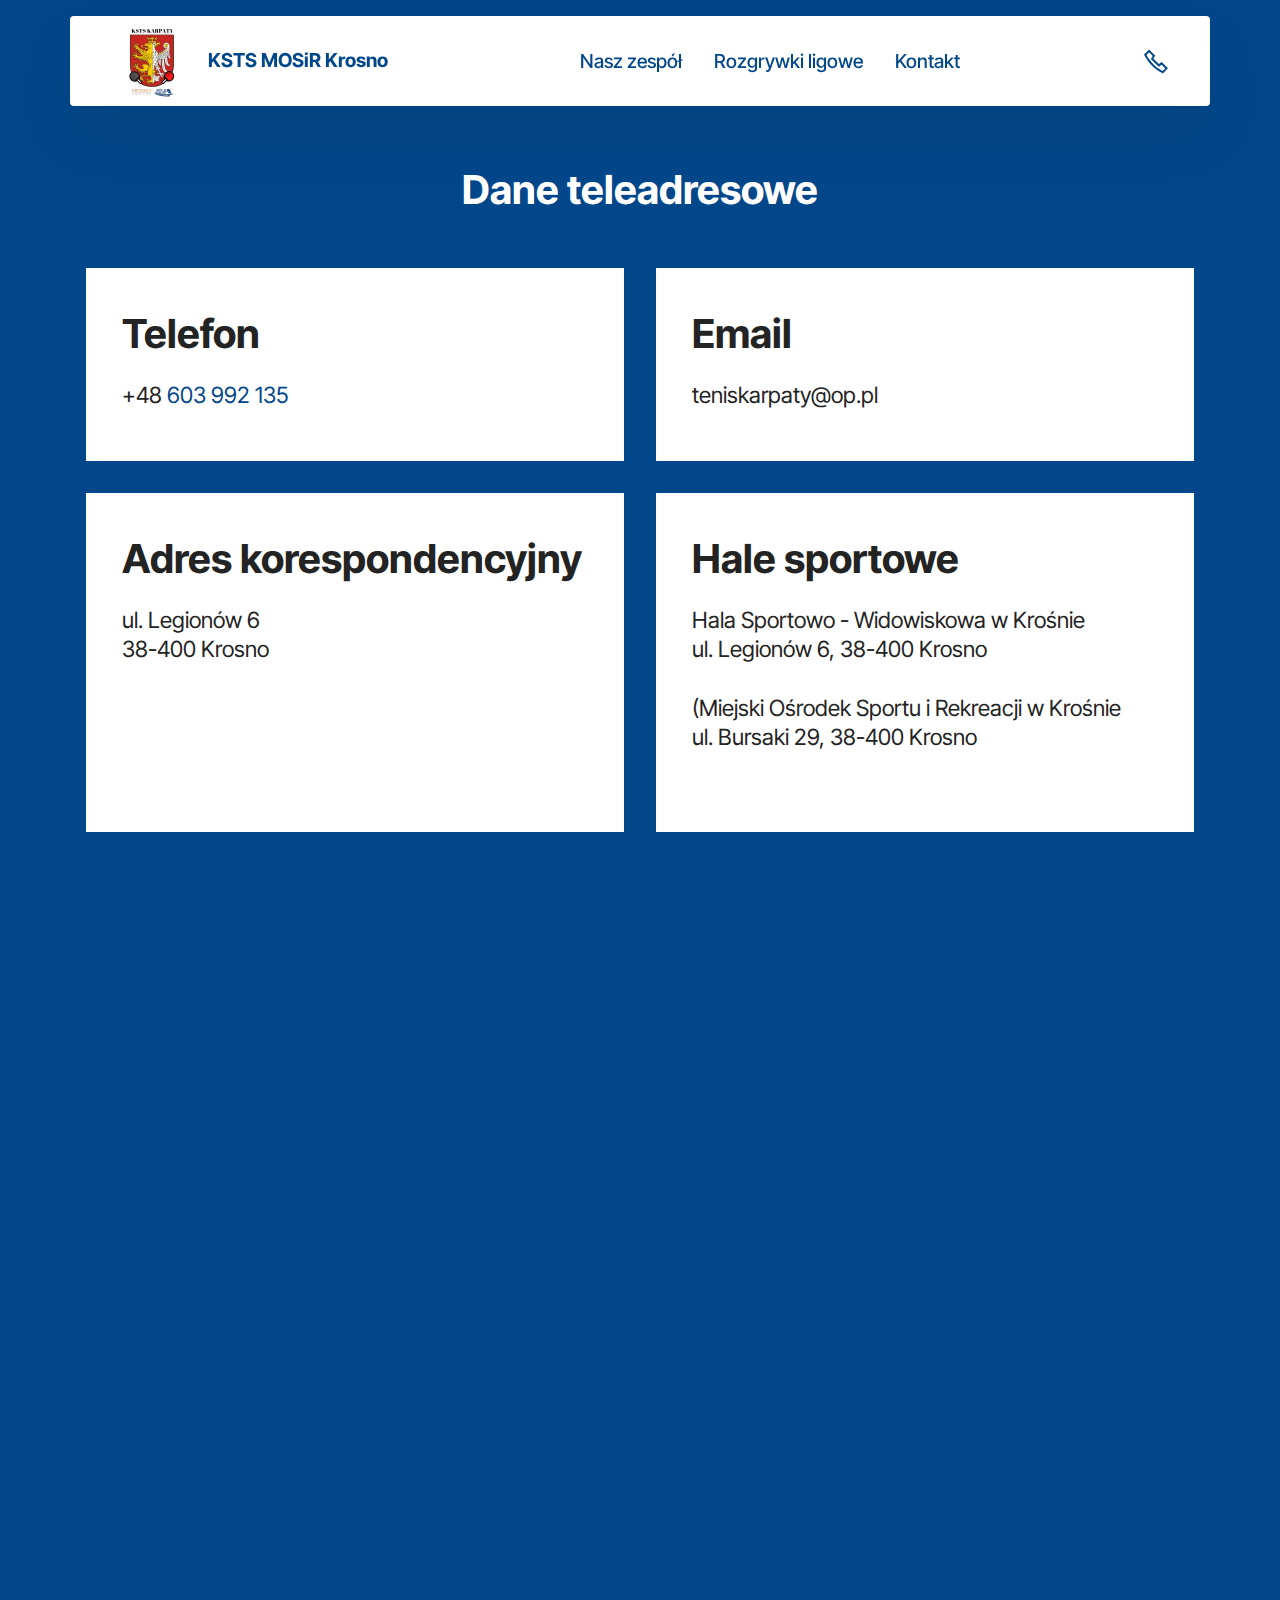
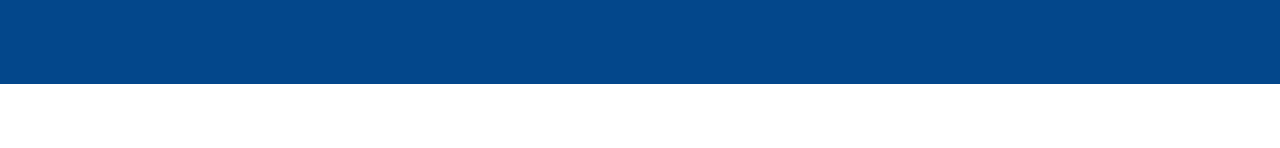
==== commit d5015a9c: "Add files via upload" ====
--- a/page1.html
+++ b/page1.html
@@ -94,7 +94,7 @@
                         <h6 class="card-title mbr-fonts-style mb-3 display-5">
                             <strong>Telefon</strong></h6>
                         <p class="mbr-text mbr-fonts-style display-7">
-                            +48&nbsp;<a href="tel:+12345678910" class="text-success">602 892 962</a>
+                            +48&nbsp;<a href="tel:+12345678910" class="text-danger">603 992 135</a>
                         </p>
                     </div>
                 </div>
@@ -179,7 +179,7 @@
             
         </div>
     </div>
-</section><section class="display-7" style="padding: 0;align-items: center;justify-content: center;flex-wrap: wrap;    align-content: center;display: flex;position: relative;height: 4rem;"><a href="https://mobiri.se/3072386" style="flex: 1 1;height: 4rem;position: absolute;width: 100%;z-index: 1;"><img alt="" style="height: 4rem;" src="[data-uri]"></a><p style="margin: 0;text-align: center;" class="display-7">&#8204;</p><a style="z-index:1" href="https://mobirise.com/offline-website-builder.html">Offline Website Builder</a></section><script src="assets/bootstrap/js/bootstrap.bundle.min.js"></script>  <script src="assets/smoothscroll/smooth-scroll.js"></script>  <script src="assets/ytplayer/index.js"></script>  <script src="assets/dropdown/js/navbar-dropdown.js"></script>  <script src="assets/theme/js/script.js"></script>  
+</section><section class="display-7" style="padding: 0;align-items: center;justify-content: center;flex-wrap: wrap;    align-content: center;display: flex;position: relative;height: 4rem;"><a href="https://mobiri.se/3072386" style="flex: 1 1;height: 4rem;position: absolute;width: 100%;z-index: 1;"><img alt="" style="height: 4rem;" src="[data-uri]"></a><p style="margin: 0;text-align: center;" class="display-7">&#8204;</p><a style="z-index:1" href="https://mobirise.com/builder/html-code-generator.html">HTML Code Generator</a></section><script src="assets/bootstrap/js/bootstrap.bundle.min.js"></script>  <script src="assets/smoothscroll/smooth-scroll.js"></script>  <script src="assets/ytplayer/index.js"></script>  <script src="assets/dropdown/js/navbar-dropdown.js"></script>  <script src="assets/theme/js/script.js"></script>  
   
   
  <div id="scrollToTop" class="scrollToTop mbr-arrow-up"><a style="text-align: center;"><i class="mbr-arrow-up-icon mbr-arrow-up-icon-cm cm-icon cm-icon-smallarrow-up"></i></a></div>
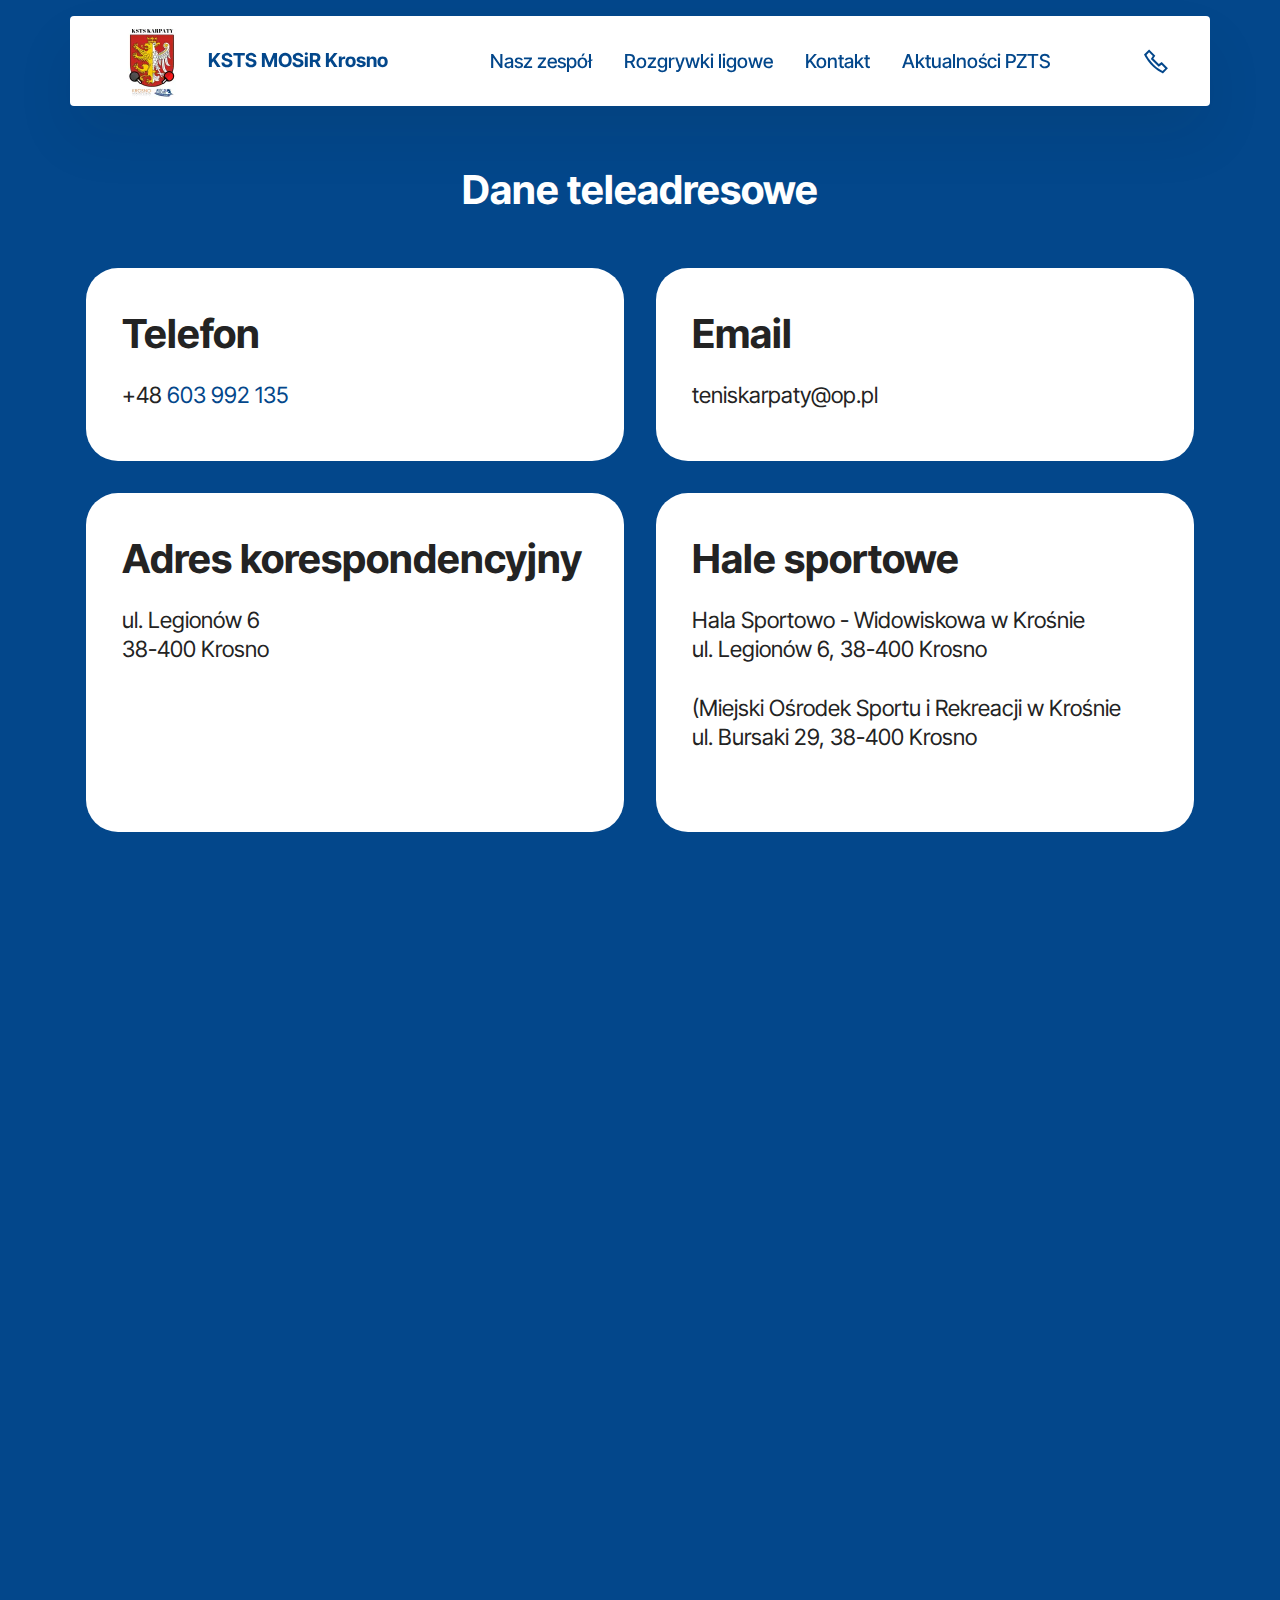
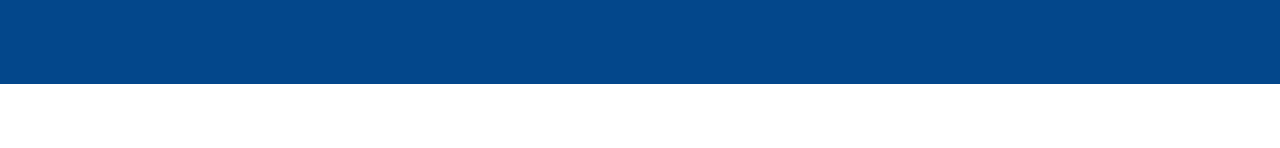
==== commit 6bcd9b49: "Add files via upload" ====
--- a/page1.html
+++ b/page1.html
@@ -57,7 +57,7 @@
 					
 					<li class="nav-item">
 						<a class="nav-link link text-danger display-4" href="index.html#form02-h">Kontakt</a>
-					</li></ul>
+					</li><li class="nav-item"><a class="nav-link link text-danger text-primary display-4" href="https://www.pzts.pl/kategorie/aktualnosci/" target="_blank">Aktualności PZTS</a></li></ul>
 				<div class="icons-menu">
 					<a class="iconfont-wrapper" href="page1.html#contacts01-p">
 						<span class="p-2 mbr-iconfont mobi-mbri-phone mobi-mbri" style="color: rgb(3, 71, 139); fill: rgb(3, 71, 139);"></span>
@@ -94,7 +94,7 @@
                         <h6 class="card-title mbr-fonts-style mb-3 display-5">
                             <strong>Telefon</strong></h6>
                         <p class="mbr-text mbr-fonts-style display-7">
-                            +48&nbsp;<a href="tel:+12345678910" class="text-danger">603 992 135</a>
+                            +48<em>&nbsp;</em><a href="tel:+12345678910" class="text-danger" style="">6</a><a href="tel:+12345678910" class="text-danger" style="">03 992 135</a>
                         </p>
                     </div>
                 </div>
@@ -179,7 +179,7 @@
             
         </div>
     </div>
-</section><section class="display-7" style="padding: 0;align-items: center;justify-content: center;flex-wrap: wrap;    align-content: center;display: flex;position: relative;height: 4rem;"><a href="https://mobiri.se/3072386" style="flex: 1 1;height: 4rem;position: absolute;width: 100%;z-index: 1;"><img alt="" style="height: 4rem;" src="[data-uri]"></a><p style="margin: 0;text-align: center;" class="display-7">&#8204;</p><a style="z-index:1" href="https://mobirise.com/builder/html-code-generator.html">HTML Code Generator</a></section><script src="assets/bootstrap/js/bootstrap.bundle.min.js"></script>  <script src="assets/smoothscroll/smooth-scroll.js"></script>  <script src="assets/ytplayer/index.js"></script>  <script src="assets/dropdown/js/navbar-dropdown.js"></script>  <script src="assets/theme/js/script.js"></script>  
+</section><section class="display-7" style="padding: 0;align-items: center;justify-content: center;flex-wrap: wrap;    align-content: center;display: flex;position: relative;height: 4rem;"><a href="https://mobiri.se/3072386" style="flex: 1 1;height: 4rem;position: absolute;width: 100%;z-index: 1;"><img alt="" style="height: 4rem;" src="[data-uri]"></a><p style="margin: 0;text-align: center;" class="display-7">&#8204;</p><a style="z-index:1" href="https://mobirise.com/offline-website-builder.html">Offline Website Builder</a></section><script src="assets/bootstrap/js/bootstrap.bundle.min.js"></script>  <script src="assets/smoothscroll/smooth-scroll.js"></script>  <script src="assets/ytplayer/index.js"></script>  <script src="assets/dropdown/js/navbar-dropdown.js"></script>  <script src="assets/theme/js/script.js"></script>  
   
   
  <div id="scrollToTop" class="scrollToTop mbr-arrow-up"><a style="text-align: center;"><i class="mbr-arrow-up-icon mbr-arrow-up-icon-cm cm-icon cm-icon-smallarrow-up"></i></a></div>
--- a/assets/mobirise/css/mbr-additional.css
+++ b/assets/mobirise/css/mbr-additional.css
@@ -11,7 +11,7 @@
 .plan,
 .card,
 .item-wrapper {
-  border-radius: 0 !important;
+  border-radius: 2rem !important;
 }
 .video-wrapper {
   overflow: hidden;
@@ -29,11 +29,11 @@
 }
 .display-2 {
   font-family: 'Inter Tight', sans-serif;
-  font-size: 4rem;
+  font-size: 5rem;
   line-height: 1;
 }
 .display-2 > .mbr-iconfont {
-  font-size: 5rem;
+  font-size: 6.25rem;
 }
 .display-4 {
   font-family: 'Inter Tight', sans-serif;
@@ -76,9 +76,9 @@
     line-height: calc( 1.1 * (2.4rem + (5 - 2.4) * ((100vw - 20rem) / (48 - 20))));
   }
   .display-2 {
-    font-size: 3.2rem;
-    font-size: calc( 2.05rem + (4 - 2.05) * ((100vw - 20rem) / (48 - 20)));
-    line-height: calc( 1.3 * (2.05rem + (4 - 2.05) * ((100vw - 20rem) / (48 - 20))));
+    font-size: 4rem;
+    font-size: calc( 2.4rem + (5 - 2.4) * ((100vw - 20rem) / (48 - 20)));
+    line-height: calc( 1.3 * (2.4rem + (5 - 2.4) * ((100vw - 20rem) / (48 - 20))));
   }
   .display-4 {
     font-size: 0.96rem;
@@ -1425,7 +1425,7 @@
   max-width: 800px;
 }
 .cid-tOmt7i9mr1 {
-  padding-top: 1rem;
+  padding-top: 2rem;
   padding-bottom: 0rem;
   background-color: #ffffff;
 }
@@ -2460,6 +2460,9 @@
 .cid-tOrUmk4DIk .mbr-section-title {
   color: #ffffff;
 }
+.cid-tOrUmk4DIk P {
+  text-align: left;
+}
 .cid-tOs7W3qFDq {
   padding-top: 0rem;
   padding-bottom: 0rem;
--- a/assets/mobirise/css/mbr-additional.css
+++ b/assets/mobirise/css/mbr-additional.css
@@ -11,7 +11,7 @@
 .plan,
 .card,
 .item-wrapper {
-  border-radius: 0 !important;
+  border-radius: 2rem !important;
 }
 .video-wrapper {
   overflow: hidden;
@@ -29,11 +29,11 @@
 }
 .display-2 {
   font-family: 'Inter Tight', sans-serif;
-  font-size: 4rem;
+  font-size: 5rem;
   line-height: 1;
 }
 .display-2 > .mbr-iconfont {
-  font-size: 5rem;
+  font-size: 6.25rem;
 }
 .display-4 {
   font-family: 'Inter Tight', sans-serif;
@@ -76,9 +76,9 @@
     line-height: calc( 1.1 * (2.4rem + (5 - 2.4) * ((100vw - 20rem) / (48 - 20))));
   }
   .display-2 {
-    font-size: 3.2rem;
-    font-size: calc( 2.05rem + (4 - 2.05) * ((100vw - 20rem) / (48 - 20)));
-    line-height: calc( 1.3 * (2.05rem + (4 - 2.05) * ((100vw - 20rem) / (48 - 20))));
+    font-size: 4rem;
+    font-size: calc( 2.4rem + (5 - 2.4) * ((100vw - 20rem) / (48 - 20)));
+    line-height: calc( 1.3 * (2.4rem + (5 - 2.4) * ((100vw - 20rem) / (48 - 20))));
   }
   .display-4 {
     font-size: 0.96rem;
@@ -1425,7 +1425,7 @@
   max-width: 800px;
 }
 .cid-tOmt7i9mr1 {
-  padding-top: 1rem;
+  padding-top: 2rem;
   padding-bottom: 0rem;
   background-color: #ffffff;
 }
@@ -2460,6 +2460,9 @@
 .cid-tOrUmk4DIk .mbr-section-title {
   color: #ffffff;
 }
+.cid-tOrUmk4DIk P {
+  text-align: left;
+}
 .cid-tOs7W3qFDq {
   padding-top: 0rem;
   padding-bottom: 0rem;
